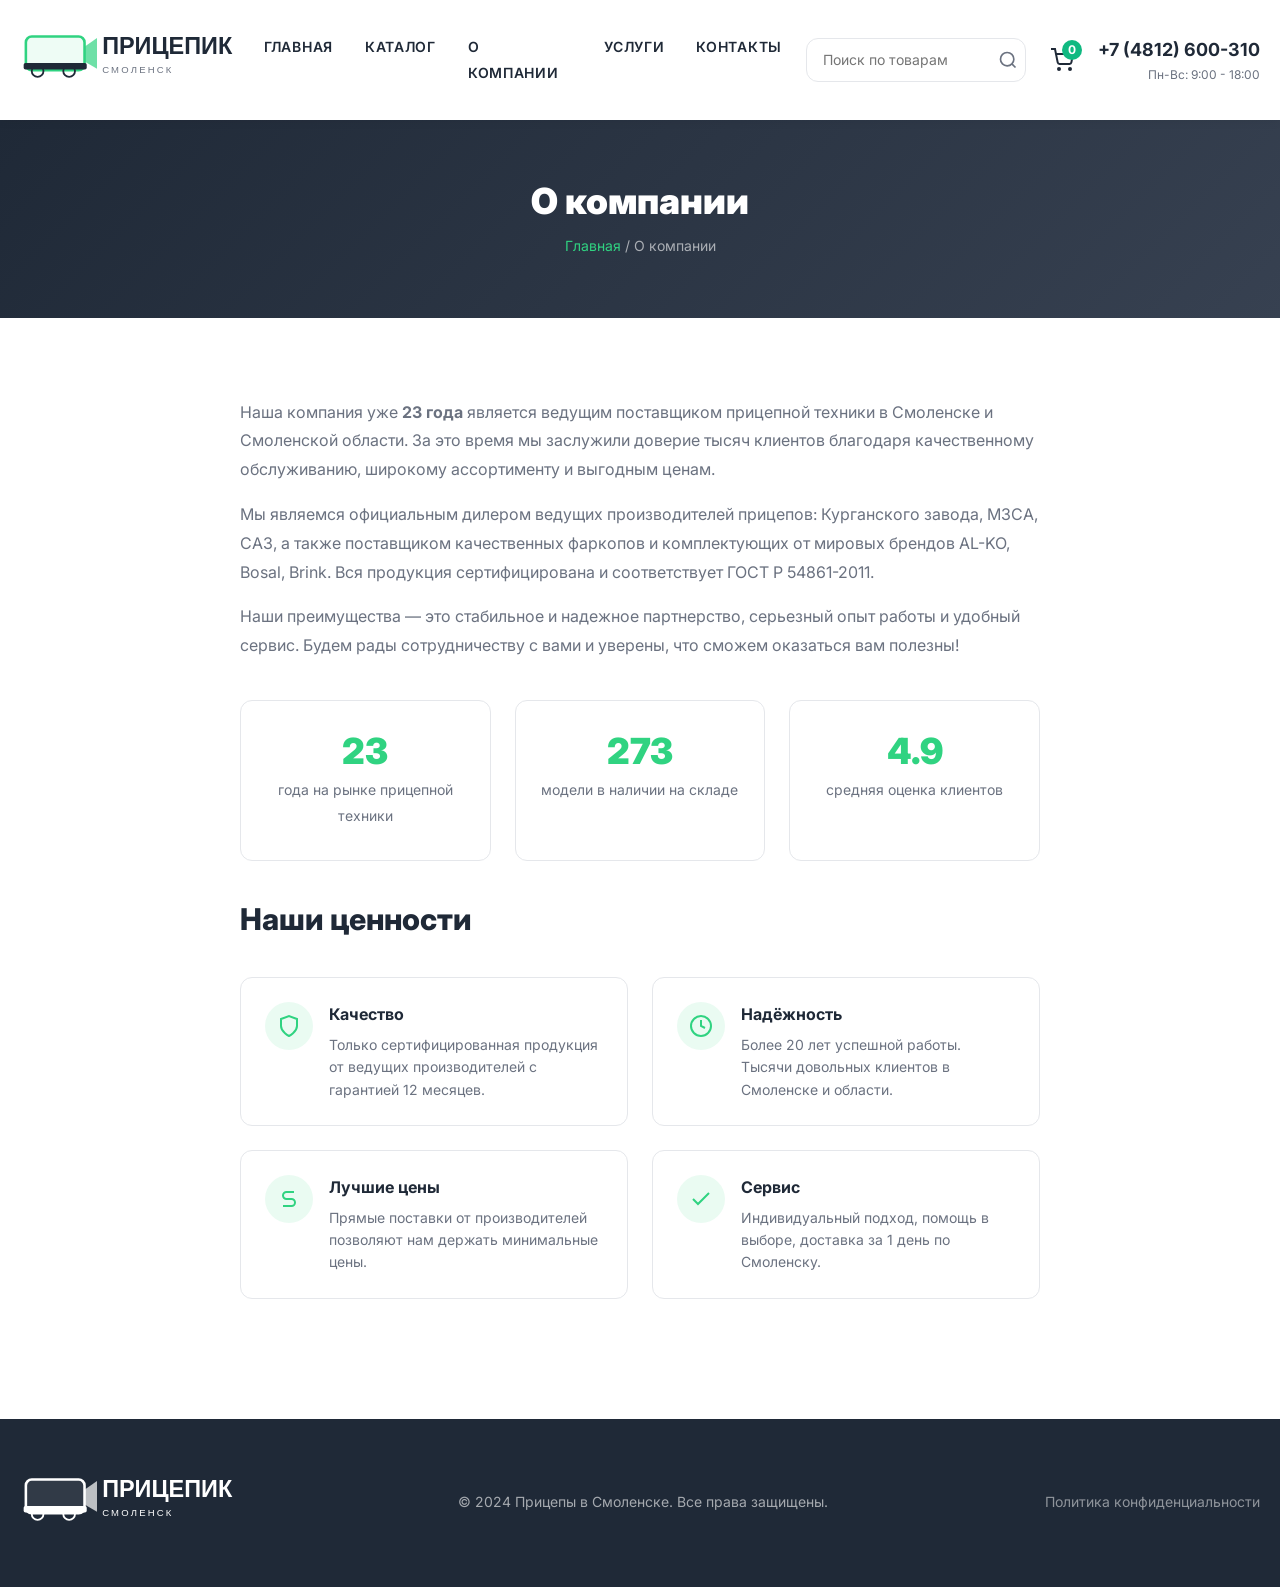
==== about.html @ a979cb17 "update" ====
<!DOCTYPE html>
<html lang="ru">
<head>
    <meta charset="UTF-8">
    <meta name="viewport" content="width=device-width, initial-scale=1.0">
    <meta name="description" content="О компании Прицепы в Смоленске. 23 года на рынке, официальный дилер, гарантия 12 месяцев.">
    <title>О компании | Прицепы в Смоленске</title>
    <link rel="preconnect" href="https://fonts.googleapis.com">
    <link rel="preconnect" href="https://fonts.gstatic.com" crossorigin>
    <link href="https://fonts.googleapis.com/css2?family=Inter:wght@400;500;600;700;800;900&display=swap" rel="stylesheet">
    <link rel="stylesheet" href="css/reset.css">
    <link rel="stylesheet" href="css/variables.css">
    <link rel="stylesheet" href="css/style.css">
    <link rel="stylesheet" href="css/pages.css">
</head>
<body>
    <header class="header" data-header>
        <div class="container header__container">
            <a href="/" class="header__logo">
                <img src="img/logo.svg" alt="Прицепы Смоленск" class="header__logo-img" width="220" height="88">
            </a>
            <nav class="header__nav">
                <ul class="header__menu">
                    <li class="header__menu-item"><a href="/" class="header__menu-link">Главная</a></li>
                    <li class="header__menu-item"><a href="catalog.html" class="header__menu-link">Каталог</a></li>
                    <li class="header__menu-item"><a href="about.html" class="header__menu-link">О компании</a></li>
                    <li class="header__menu-item"><a href="services.html" class="header__menu-link">Услуги</a></li>
                    <li class="header__menu-item"><a href="contacts.html" class="header__menu-link">Контакты</a></li>
                </ul>
            </nav>
            <div class="header__actions">
                <div class="header__search">
                    <form class="search-form" role="search" action="catalog.html">
                        <input type="search" class="search-form__input" placeholder="Поиск по товарам" aria-label="Поиск" name="q">
                        <button type="submit" class="search-form__btn" aria-label="Найти">
                            <svg width="20" height="20" viewBox="0 0 24 24" fill="none" stroke="currentColor" stroke-width="2"><circle cx="11" cy="11" r="8"></circle><path d="m21 21-4.35-4.35"></path></svg>
                        </button>
                    </form>
                </div>
                <a href="cart.html" class="header__cart" aria-label="Корзина">
                    <svg width="24" height="24" viewBox="0 0 24 24" fill="none" stroke="currentColor" stroke-width="2">
                        <circle cx="9" cy="21" r="1"></circle><circle cx="20" cy="21" r="1"></circle>
                        <path d="M1 1h4l2.68 13.39a2 2 0 0 0 2 1.61h9.72a2 2 0 0 0 2-1.61L23 6H6"></path>
                    </svg>
                    <span class="header__cart-count" data-cart-count>0</span>
                </a>
                <div class="header__contacts-block">
                    <a href="tel:+74812600310" class="header__phone">+7 (4812) 600-310</a>
                    <span class="header__work-time">Пн-Вс: 9:00 - 18:00</span>
                </div>
            </div>
            <button class="header__burger" aria-label="Открыть меню" aria-expanded="false" data-burger>
                <span></span><span></span><span></span>
            </button>
        </div>
        <div class="header__mobile-menu" data-mobile-menu>
            <nav class="header__mobile-nav">
                <ul class="header__mobile-menu-list">
                    <li><a href="/" class="header__mobile-menu-link">Главная</a></li>
                    <li><a href="catalog.html" class="header__mobile-menu-link">Каталог</a></li>
                    <li><a href="about.html" class="header__mobile-menu-link">О компании</a></li>
                    <li><a href="services.html" class="header__mobile-menu-link">Услуги</a></li>
                    <li><a href="contacts.html" class="header__mobile-menu-link">Контакты</a></li>
                </ul>
                <div class="header__mobile-contacts">
                    <a href="tel:+74812600310" class="header__mobile-phone">+7 (4812) 600-310</a>
                    <span class="header__mobile-work-time">Пн-Вс: 9:00 - 18:00</span>
                </div>
            </nav>
        </div>
    </header>

    <main>
        <section class="page-header">
            <div class="container">
                <h1 class="page-header__title">О компании</h1>
                <p class="page-header__breadcrumb"><a href="/">Главная</a> / О компании</p>
            </div>
        </section>

        <section class="section-padding">
            <div class="container">
                <div class="about-page__content">
                    <p class="about-page__text">Наша компания уже <strong>23 года</strong> является ведущим поставщиком прицепной техники в Смоленске и Смоленской области. За это время мы заслужили доверие тысяч клиентов благодаря качественному обслуживанию, широкому ассортименту и выгодным ценам.</p>
                    <p class="about-page__text">Мы являемся официальным дилером ведущих производителей прицепов: Курганского завода, МЗСА, САЗ, а также поставщиком качественных фаркопов и комплектующих от мировых брендов AL-KO, Bosal, Brink. Вся продукция сертифицирована и соответствует ГОСТ Р 54861-2011.</p>
                    <p class="about-page__text">Наши преимущества — это стабильное и надежное партнерство, серьезный опыт работы и удобный сервис. Будем рады сотрудничеству с вами и уверены, что сможем оказаться вам полезны!</p>

                    <div class="about-page__stats">
                        <div class="about-page__stat">
                            <span class="about-page__stat-number">23</span>
                            <span class="about-page__stat-text">года на рынке прицепной техники</span>
                        </div>
                        <div class="about-page__stat">
                            <span class="about-page__stat-number">273</span>
                            <span class="about-page__stat-text">модели в наличии на складе</span>
                        </div>
                        <div class="about-page__stat">
                            <span class="about-page__stat-number">4.9</span>
                            <span class="about-page__stat-text">средняя оценка клиентов</span>
                        </div>
                    </div>

                    <h2 class="section-title section-title--left">Наши ценности</h2>
                    <div class="about-page__features">
                        <div class="about-page__feature">
                            <div class="about-page__feature-icon">
                                <svg width="24" height="24" viewBox="0 0 24 24" fill="none" stroke="currentColor" stroke-width="2"><path d="M12 22s8-4 8-10V5l-8-3-8 3v7c0 6 8 10 8 10z"/></svg>
                            </div>
                            <div>
                                <h3 class="about-page__feature-title">Качество</h3>
                                <p class="about-page__feature-text">Только сертифицированная продукция от ведущих производителей с гарантией 12 месяцев.</p>
                            </div>
                        </div>
                        <div class="about-page__feature">
                            <div class="about-page__feature-icon">
                                <svg width="24" height="24" viewBox="0 0 24 24" fill="none" stroke="currentColor" stroke-width="2"><circle cx="12" cy="12" r="10"/><polyline points="12 6 12 12 16 14"/></svg>
                            </div>
                            <div>
                                <h3 class="about-page__feature-title">Надёжность</h3>
                                <p class="about-page__feature-text">Более 20 лет успешной работы. Тысячи довольных клиентов в Смоленске и области.</p>
                            </div>
                        </div>
                        <div class="about-page__feature">
                            <div class="about-page__feature-icon">
                                <svg width="24" height="24" viewBox="0 0 24 24" fill="none" stroke="currentColor" stroke-width="2"><path d="M17 5H9.5a3.5 3.5 0 0 0 0 7h5a3.5 3.5 0 0 1 0 7H6"/></svg>
                            </div>
                            <div>
                                <h3 class="about-page__feature-title">Лучшие цены</h3>
                                <p class="about-page__feature-text">Прямые поставки от производителей позволяют нам держать минимальные цены.</p>
                            </div>
                        </div>
                        <div class="about-page__feature">
                            <div class="about-page__feature-icon">
                                <svg width="24" height="24" viewBox="0 0 24 24" fill="none" stroke="currentColor" stroke-width="2"><polyline points="20 6 9 17 4 12"/></svg>
                            </div>
                            <div>
                                <h3 class="about-page__feature-title">Сервис</h3>
                                <p class="about-page__feature-text">Индивидуальный подход, помощь в выборе, доставка за 1 день по Смоленску.</p>
                            </div>
                        </div>
                    </div>
                </div>
            </div>
        </section>
    </main>

    <footer class="footer">
        <div class="container footer__container">
            <div class="footer__bar">
                <img src="img/logo.svg" alt="Прицепы Смоленск" class="footer__logo" width="220" height="88">
                <p class="footer__copyright">&copy; 2024 Прицепы в Смоленске. Все права защищены.</p>
                <a href="privacy.html" class="footer__privacy">Политика конфиденциальности</a>
            </div>
        </div>
    </footer>

    <script src="js/main.js"></script>
</body>
</html>
---- css/variables.css ----
:root {
    /* Colors */
    --color-primary: #30d381;
    --color-primary-dark: #17ca26;
    --color-secondary: #10B981;
    --color-blue: #18ac44;
    --color-text-main: #1F2937;
    --color-text-muted: #6B7280;
    --color-bg-light: #F9FAFB;
    --color-white: #FFFFFF;
    --color-border: #E5E7EB;

    /* Typography */
    --font-family: 'Inter', -apple-system, BlinkMacSystemFont, 'Segoe UI', Roboto, sans-serif;
    --font-size-xs: 0.75rem;
    --font-size-sm: 0.875rem;
    --font-size-base: 1rem;
    --font-size-lg: 1.125rem;
    --font-size-xl: 1.25rem;
    --font-size-2xl: 1.5rem;
    --font-size-3xl: 1.875rem;
    --font-size-4xl: 2.25rem;

    /* Spacing */
    --container-width: 1280px;
    --section-padding: 80px;

    /* Border radius */
    --radius-sm: 8px;
    --radius-md: 12px;
    --radius-lg: 16px;

    /* Transitions */
    --transition: all 0.3s ease;

    /* Shadows */
    --shadow-sm: 0 1px 2px 0 rgba(0, 0, 0, 0.05);
    --shadow-md: 0 4px 6px -1px rgba(0, 0, 0, 0.1);
    --shadow-lg: 0 10px 15px -3px rgba(0, 0, 0, 0.1);
}
---- css/style.css ----
/* ============================================
   BASE STYLES
   ============================================ */
body {
    font-family: var(--font-family);
    font-size: var(--font-size-base);
    color: var(--color-text-main);
    line-height: 1.6;
    overflow-x: hidden;
}

.container {
    max-width: var(--container-width);
    margin: 0 auto;
    padding: 0 20px;
}

.section-padding {
    padding: var(--section-padding) 0;
}

.bg-light {
    background-color: var(--color-bg-light);
}

.text-accent {
    color: var(--color-secondary);
}

/* ============================================
   BUTTONS
   ============================================ */
.btn {
    display: inline-flex;
    align-items: center;
    justify-content: center;
    gap: 8px;
    padding: 14px 32px;
    border-radius: var(--radius-md);
    font-weight: 600;
    text-decoration: none;
    cursor: pointer;
    border: 2px solid transparent;
    transition: var(--transition);
    font-size: var(--font-size-base);
    font-family: inherit;
    white-space: nowrap;
}

.btn--primary {
    background-color: var(--color-primary);
    color: var(--color-white);
    border-color: var(--color-primary);
}

.btn--primary:hover {
    background-color: var(--color-primary-dark);
    border-color: var(--color-primary-dark);
    transform: translateY(-2px);
    box-shadow: 0 10px 20px rgba(37, 99, 235, 0.3);
}

.btn--outline {
    background-color: transparent;
    border-color: var(--color-primary);
    color: var(--color-primary);
}

.btn--outline:hover {
    background-color: var(--color-primary);
    color: var(--color-white);
    transform: translateY(-2px);
}

.btn--large {
    padding: 18px 40px;
    font-size: var(--font-size-lg);
}

.btn--full {
    width: 100%;
}

.btn--icon {
    padding: 12px;
    background: var(--color-bg-light);
    border: 1px solid var(--color-border);
    border-radius: var(--radius-md);
    cursor: pointer;
    color: var(--color-text-main);
    transition: var(--transition);
    flex-shrink: 0;
}

.btn--icon:hover {
    background: var(--color-primary);
    color: var(--color-white);
    border-color: var(--color-primary);
}

/* ============================================
   SECTION HEADERS
   ============================================ */
.section-header {
    margin-bottom: 48px;
}

.section-header--center {
    text-align: center;
}

.section-descr {
    font-size: var(--font-size-sm);
    color: var(--color-primary);
    text-transform: uppercase;
    letter-spacing: 0.1em;
    font-weight: 700;
    margin-bottom: 12px;
}

.section-descr--uppercase {
    text-transform: uppercase;
    font-weight: 700;
}

.section-title {
    font-size: var(--font-size-3xl);
    font-weight: 800;
    color: var(--color-text-main);
    margin-bottom: 16px;
    line-height: 1.2;
}

.section-title--left {
    text-align: left;
}

.section-descr-title {
    font-size: var(--font-size-lg);
    color: var(--color-text-muted);
    max-width: 800px;
    margin: 0 auto;
    line-height: 1.7;
}

/* ============================================
   HEADER
   ============================================ */
.header {
    background: var(--color-white);
    box-shadow: 0 2px 10px rgba(0, 0, 0, 0.05);
    position: sticky;
    top: 0;
    z-index: 1000;
    transition: var(--transition);
}

.header__container {
    display: flex;
    align-items: center;
    justify-content: space-between;
    padding: 16px 20px;
    gap: 24px;
    max-width: calc(var(--container-width) + 100px);
}

.header__nav {
    flex: 1;
    display: flex;
    justify-content: center;
}

.header__menu {
    display: flex;
    list-style: none;
    gap: 32px;
    margin: 0;
    padding: 0;
}

.header__menu-link {
    text-decoration: none;
    color: var(--color-text-main);
    font-weight: 600;
    transition: var(--transition);
    position: relative;
    font-size: var(--font-size-sm);
    text-transform: uppercase;
    letter-spacing: 0.05em;
}

.header__menu-link:hover {
    color: var(--color-primary);
}

.header__menu-link::after {
    content: '';
    position: absolute;
    bottom: -4px;
    left: 0;
    width: 0;
    height: 2px;
    background: var(--color-primary);
    transition: width 0.3s;
}

.header__menu-link:hover::after {
    width: 100%;
}

.header__actions {
    display: flex;
    align-items: center;
    gap: 24px;
}

.header__search {
    position: relative;
}

.search-form {
    display: flex;
    align-items: center;
}

.search-form__input {
    padding: 10px 40px 10px 16px;
    border: 1px solid var(--color-border);
    border-radius: var(--radius-md);
    font-size: var(--font-size-sm);
    width: 220px;
    transition: var(--transition);
}

.search-form__input:focus {
    outline: none;
    border-color: var(--color-primary);
}

.search-form__btn {
    position: absolute;
    right: 4px;
    top: 50%;
    transform: translateY(-50%);
    background: none;
    border: none;
    cursor: pointer;
    color: var(--color-text-muted);
    padding: 4px;
    transition: var(--transition);
}

.search-form__btn:hover {
    color: var(--color-primary);
}

.header__cart {
    position: relative;
    color: var(--color-text-main);
    transition: var(--transition);
}

.header__cart:hover {
    color: var(--color-primary);
}

.header__cart-count {
    position: absolute;
    top: -8px;
    right: -8px;
    background: var(--color-secondary);
    color: white;
    font-size: var(--font-size-xs);
    font-weight: 700;
    width: 20px;
    height: 20px;
    border-radius: 50%;
    display: flex;
    align-items: center;
    justify-content: center;
}

.header__contacts-block {
    display: flex;
    flex-direction: column;
    align-items: flex-end;
}

.header__phone {
    font-size: var(--font-size-lg);
    font-weight: 700;
    color: var(--color-text-main);
    text-decoration: none;
    transition: var(--transition);
    white-space: nowrap;
}

.header__phone:hover {
    color: var(--color-primary);
}

.header__work-time {
    font-size: var(--font-size-xs);
    color: var(--color-text-muted);
}

.header__burger {
    display: none;
    flex-direction: column;
    gap: 5px;
    background: none;
    border: none;
    cursor: pointer;
    padding: 4px;
}

.header__burger span {
    display: block;
    width: 25px;
    height: 3px;
    background: var(--color-text-main);
    transition: var(--transition);
    border-radius: 3px;
}

/* Mobile Menu */
.header__mobile-menu {
    display: none;
    background: var(--color-white);
    border-top: 1px solid var(--color-border);
    padding: 20px;
}

.header__mobile-menu.is-active {
    display: block;
}

.header__mobile-menu-list {
    list-style: none;
    margin: 0 0 20px 0;
    padding: 0;
    display: flex;
    flex-direction: column;
    gap: 16px;
}

.header__mobile-menu-link {
    text-decoration: none;
    color: var(--color-text-main);
    font-weight: 600;
    font-size: var(--font-size-lg);
}

.header__mobile-contacts {
    padding-top: 20px;
    border-top: 1px solid var(--color-border);
}

.header__mobile-phone {
    display: block;
    font-size: var(--font-size-xl);
    font-weight: 700;
    color: var(--color-primary);
    margin-bottom: 8px;
}

.header__mobile-work-time {
    font-size: var(--font-size-sm);
    color: var(--color-text-muted);
}

/* ============================================
   HERO SECTION
   ============================================ */
.hero {
    padding: 60px 0;
    background: linear-gradient(135deg, #f5f7fa 0%, #c3cfe2 100%);
    position: relative;
    overflow: hidden;
}

.hero__container {
    display: grid;
    grid-template-columns: 1.2fr 1fr;
    gap: 60px;
    align-items: center;
}

.hero__badge {
    display: inline-flex;
    align-items: center;
    gap: 8px;
    background: var(--color-white);
    padding: 8px 16px;
    border-radius: 50px;
    font-size: var(--font-size-sm);
    font-weight: 600;
    color: var(--color-primary);
    margin-bottom: 24px;
    box-shadow: var(--shadow-md);
}

.hero__badge-icon {
    font-size: 20px;
}

.hero__title {
    font-size: clamp(2rem, 4vw, 3.5rem);
    font-weight: 900;
    line-height: 1.1;
    margin-bottom: 24px;
    color: var(--color-text-main);
}

.hero__subtitle {
    font-size: var(--font-size-lg);
    color: var(--color-text-muted);
    margin-bottom: 40px;
    line-height: 1.6;
}

.hero__stats {
    display: flex;
    gap: 32px;
    margin-bottom: 40px;
}

.hero__stat-item {
    flex: 1;
    background: var(--color-white);
    padding: 20px;
    border-radius: var(--radius-md);
    box-shadow: var(--shadow-sm);
}

.hero__stat-number {
    display: block;
    font-size: var(--font-size-3xl);
    font-weight: 900;
    color: var(--color-primary);
    line-height: 1;
    margin-bottom: 8px;
}

.hero__stat-text {
    font-size: var(--font-size-sm);
    color: var(--color-text-muted);
    line-height: 1.4;
}

.hero__cta-group {
    display: flex;
    gap: 16px;
    margin-bottom: 32px;
    flex-wrap: wrap;
}

.hero__trust-signals {
    display: flex;
    gap: 24px;
    flex-wrap: wrap;
}

.hero__trust-item {
    display: flex;
    align-items: center;
    gap: 8px;
    font-size: var(--font-size-sm);
    color: var(--color-text-muted);
    font-weight: 500;
}

.hero__trust-item svg {
    color: var(--color-secondary);
    flex-shrink: 0;
}

.hero__image-wrapper {
    position: relative;
    border-radius: 24px;
    padding: 16px;
    background: rgba(255, 255, 255, 0.1);
    backdrop-filter: blur(16px);
    -webkit-backdrop-filter: blur(16px);
    border: 1px solid rgba(255, 255, 255, 0.2);
    box-shadow: 0 8px 32px rgba(0, 0, 0, 0.08);
}

.hero__image {
    width: 100%;
    height: auto;
    display: block;
    border-radius: 16px;
}

.hero__image-badge {
    position: absolute;
    bottom: 24px;
    left: 24px;
    background: var(--color-white);
    padding: 16px 24px;
    border-radius: var(--radius-md);
    box-shadow: var(--shadow-lg);
}

.hero__image-badge-number {
    display: block;
    font-size: var(--font-size-3xl);
    font-weight: 900;
    color: var(--color-primary);
    line-height: 1;
}

.hero__image-badge-text {
    font-size: var(--font-size-sm);
    color: var(--color-text-muted);
}

/* ============================================
   CATEGORIES
   ============================================ */
.categories-grid {
    display: grid;
    grid-template-columns: repeat(3, 1fr);
    gap: 24px;
}

.category-card {
    background: var(--color-white);
    border-radius: var(--radius-md);
    overflow: hidden;
    text-decoration: none;
    transition: var(--transition);
    border: 1px solid var(--color-border);
    display: flex;
    flex-direction: column;
    position: relative;
}

.category-card:hover {
    transform: translateY(-4px);
    box-shadow: var(--shadow-lg);
    border-color: var(--color-primary);
}

.category-card--wide {
    grid-column: span 3;
}

.category-card__image-wrapper {
    height: 200px;
    overflow: hidden;
    background: var(--color-bg-light);
    position: relative;
}

.category-card__image {
    width: 100%;
    height: 100%;
    object-fit: cover;
    transition: transform 0.5s;
}

.category-card:hover .category-card__image {
    transform: scale(1.05);
}

.category-card__badge {
    position: absolute;
    top: 12px;
    left: 12px;
    padding: 6px 12px;
    border-radius: 20px;
    font-size: var(--font-size-xs);
    font-weight: 700;
    text-transform: uppercase;
    z-index: 2;
}

.category-card__badge--popular {
    background: var(--color-secondary);
    color: white;
}

.category-card__content {
    padding: 24px;
    text-align: center;
    flex: 1;
    display: flex;
    flex-direction: column;
    justify-content: center;
}

.category-card__title {
    font-size: var(--font-size-base);
    font-weight: 700;
    color: var(--color-text-main);
    margin: 0 0 8px 0;
    text-transform: uppercase;
    letter-spacing: 0.05em;
}

.category-card__count {
    font-size: var(--font-size-sm);
    color: var(--color-text-muted);
    display: block;
    margin-bottom: 8px;
}

.category-card__price-from {
    font-size: var(--font-size-lg);
    font-weight: 700;
    color: var(--color-primary);
}

.catalog__cta {
    text-align: center;
    margin-top: 48px;
}

/* ============================================
   POPULAR PRODUCTS
   ============================================ */
.products-grid {
    display: grid;
    grid-template-columns: repeat(auto-fill, minmax(350px, 1fr));
    gap: 32px;
}

.product-card {
    background: var(--color-white);
    border-radius: var(--radius-lg);
    border: 1px solid var(--color-border);
    overflow: hidden;
    transition: var(--transition);
    position: relative;
    height: 100%;
    display: flex;
    flex-direction: column;
}

.product-card:hover {
    box-shadow: var(--shadow-lg);
    transform: translateY(-4px);
}

.product-card__badges {
    position: absolute;
    top: 16px;
    left: 16px;
    z-index: 2;
    display: flex;
    flex-direction: column;
    gap: 8px;
}

.product-card__badge {
    padding: 6px 12px;
    border-radius: 20px;
    font-size: var(--font-size-xs);
    font-weight: 700;
    text-transform: uppercase;
}

.product-card__badge--hit {
    background: var(--color-secondary);
    color: white;
}

.product-card__badge--new {
    background: var(--color-primary);
    color: white;
}

.product-card__badge--sale {
    background: #EF4444;
    color: white;
}

.product-card__badge--stock {
    background: var(--color-white);
    color: var(--color-secondary);
    border: 1px solid var(--color-secondary);
}

.product-card__image-wrapper {
    height: 260px;
    background: var(--color-bg-light);
    overflow: hidden;
    display: flex;
    align-items: center;
    justify-content: center;
}

.product-card__image {
    max-width: 100%;
    max-height: 100%;
    object-fit: contain;
    transition: transform 0.5s;
}

.product-card:hover .product-card__image {
    transform: scale(1.05);
}

.product-card__body {
    padding: 24px;
    display: flex;
    flex-direction: column;
    flex: 1;
}

.product-card__category {
    font-size: var(--font-size-xs);
    text-transform: uppercase;
    letter-spacing: 0.05em;
    color: var(--color-text-muted);
    font-weight: 600;
    display: block;
    margin-bottom: 8px;
}

.product-card__title {
    font-size: var(--font-size-xl);
    font-weight: 700;
    color: var(--color-text-main);
    margin: 0 0 16px 0;
    line-height: 1.3;
}

.product-card__specs {
    list-style: none;
    padding: 0;
    margin: 0 0 24px 0;
}

.product-card__spec {
    display: flex;
    align-items: center;
    gap: 8px;
    font-size: var(--font-size-sm);
    color: var(--color-text-muted);
    margin-bottom: 8px;
}

.product-card__spec svg {
    color: var(--color-secondary);
    flex-shrink: 0;
}

.product-card__footer {
    border-top: 1px solid var(--color-border);
    padding-top: 20px;
    margin-top: auto;
}

.product-card__price-block {
    display: flex;
    align-items: baseline;
    gap: 12px;
    margin-bottom: 16px;
}

.product-card__price {
    font-size: var(--font-size-2xl);
    font-weight: 800;
    color: var(--color-text-main);
}

.product-card__old-price {
    font-size: var(--font-size-base);
    color: var(--color-text-muted);
    text-decoration: line-through;
}

.product-card__actions {
    display: flex;
    gap: 10px;
}

.popular__cta {
    text-align: center;
    margin-top: 48px;
}

/* ============================================
   ADVANTAGES
   ============================================ */
.advantages-grid {
    display: grid;
    grid-template-columns: repeat(4, 1fr);
    gap: 24px;
}

.advantage-card {
    background: var(--color-white);
    border-radius: var(--radius-md);
    padding: 32px 24px;
    border: 1px solid var(--color-border);
    transition: var(--transition);
    position: relative;
    overflow: hidden;
}

.advantage-card:hover {
    box-shadow: var(--shadow-lg);
    transform: translateY(-4px);
}

.advantage-card--green {
    border-left: 4px solid var(--color-secondary);
}

.advantage-card--blue {
    background: linear-gradient(135deg, var(--color-blue) 0%, var(--color-primary) 100%);
    color: white;
    border: none;
}

.advantage-card--blue .advantage-card__title,
.advantage-card--blue .advantage-card__text {
    color: white;
}

.advantage-card--blue .advantage-card__number {
    color: rgba(255,255,255,0.9);
}

.advantage-card__icon {
    margin-bottom: 16px;
    color: var(--color-secondary);
}

.advantage-card--blue .advantage-card__icon {
    color: white;
}

.advantage-card__number {
    font-size: var(--font-size-3xl);
    font-weight: 800;
    color: var(--color-secondary);
    margin-bottom: 16px;
    line-height: 1;
}

.advantage-card__title {
    font-size: var(--font-size-lg);
    font-weight: 700;
    margin-bottom: 16px;
    color: var(--color-text-main);
    line-height: 1.3;
}

.advantage-card__text {
    font-size: var(--font-size-sm);
    color: var(--color-text-muted);
    line-height: 1.7;
}

.advantage-card__text p {
    margin: 0 0 8px 0;
}

/* ============================================
   HOW WE WORK
   ============================================ */
.steps-grid {
    display: grid;
    grid-template-columns: repeat(4, 1fr);
    gap: 24px;
    position: relative;
}

.steps-grid::before {
    content: '';
    position: absolute;
    top: 64px;
    left: 0;
    right: 0;
    height: 2px;
    background: linear-gradient(90deg, var(--color-primary) 0%, var(--color-secondary) 100%);
    z-index: 1;
}

.step-card {
    position: relative;
    z-index: 2;
    text-align: center;
    background: var(--color-white);
    padding: 24px;
    border-radius: var(--radius-md);
}

.step-card__number {
    width: 80px;
    height: 80px;
    background: linear-gradient(135deg, var(--color-primary) 0%, var(--color-secondary) 100%);
    color: white;
    font-size: var(--font-size-3xl);
    font-weight: 900;
    border-radius: 50%;
    display: flex;
    align-items: center;
    justify-content: center;
    margin: 0 auto 20px;
    border: 4px solid var(--color-white);
    box-shadow: var(--shadow-md);
}

.step-card__title {
    font-size: var(--font-size-lg);
    font-weight: 700;
    margin-bottom: 12px;
    color: var(--color-text-main);
}

.step-card__text {
    font-size: var(--font-size-sm);
    color: var(--color-text-muted);
    line-height: 1.6;
}



/* ============================================
   ABOUT SECTION
   ============================================ */
.about__container {
    display: grid;
    grid-template-columns: 1fr 1fr;
    gap: 60px;
    align-items: center;
}

.about__text {
    margin-bottom: 32px;
}

.about__text p {
    margin-bottom: 16px;
    color: var(--color-text-muted);
    line-height: 1.8;
}

.about__image-wrapper {
    border-radius: var(--radius-lg);
    overflow: hidden;
    box-shadow: var(--shadow-lg);
    max-width: 500px;
    justify-self: end;
}

.about__image {
    width: 100%;
    height: auto;
    display: block;
}

/* ============================================
   REVIEWS
   ============================================ */
.reviews-slider {
    position: relative;
    overflow: hidden;
}

.reviews__track {
    display: flex;
    gap: 24px;
    transition: transform 0.5s ease;
}

.review-card {
    flex: 0 0 calc(33.333% - 16px);
    background: var(--color-white);
    border-radius: var(--radius-md);
    padding: 32px;
    border: 1px solid var(--color-border);
    transition: var(--transition);
}

.review-card:hover {
    box-shadow: var(--shadow-lg);
}

.review-card__header {
    display: flex;
    gap: 16px;
    margin-bottom: 16px;
    align-items: center;
}

.review-card__avatar img {
    border-radius: 50%;
    object-fit: cover;
    width: 60px;
    height: 60px;
}

.review-card__meta {
    flex: 1;
}

.review-card__name {
    font-size: var(--font-size-base);
    font-weight: 700;
    margin: 0 0 4px 0;
    color: var(--color-text-main);
}

.review-card__rating {
    color: #FBBF24;
    font-size: var(--font-size-sm);
    margin-bottom: 4px;
}

.review-card__date {
    font-size: var(--font-size-xs);
    color: var(--color-text-muted);
}

.review-card__text {
    color: var(--color-text-muted);
    line-height: 1.7;
    margin-bottom: 16px;
    font-style: italic;
}

.review-card__product {
    font-size: var(--font-size-sm);
    color: var(--color-text-muted);
    padding-top: 16px;
    border-top: 1px solid var(--color-border);
}

.reviews__controls {
    display: flex;
    justify-content: center;
    gap: 12px;
    margin-top: 32px;
}

.reviews__btn {
    width: 48px;
    height: 48px;
    border-radius: 50%;
    border: 1px solid var(--color-border);
    background: var(--color-white);
    cursor: pointer;
    display: flex;
    align-items: center;
    justify-content: center;
    transition: var(--transition);
    color: var(--color-text-main);
}

.reviews__btn:hover {
    background: var(--color-primary);
    color: white;
    border-color: var(--color-primary);
}

/* ============================================
   FAQ SECTION
   ============================================ */
.faq__list {
    max-width: 900px;
    margin: 0 auto;
}

.faq__item {
    background: var(--color-white);
    border-radius: var(--radius-md);
    margin-bottom: 16px;
    border: 1px solid var(--color-border);
    overflow: hidden;
}

.faq__question {
    width: 100%;
    padding: 24px;
    display: flex;
    align-items: center;
    justify-content: space-between;
    gap: 16px;
    background: none;
    border: none;
    cursor: pointer;
    text-align: left;
    font-size: var(--font-size-lg);
    font-weight: 600;
    color: var(--color-text-main);
    transition: var(--transition);
}

.faq__question:hover {
    background: var(--color-bg-light);
}

.faq__question[aria-expanded="true"] {
    background: var(--color-bg-light);
    color: var(--color-primary);
}

.faq__icon {
    flex-shrink: 0;
    transition: transform 0.3s;
}

.faq__question[aria-expanded="true"] .faq__icon {
    transform: rotate(180deg);
}

.faq__answer {
    max-height: 0;
    overflow: hidden;
    transition: max-height 0.4s cubic-bezier(0.4, 0, 0.2, 1), opacity 0.3s ease, padding 0.3s ease;
    opacity: 0;
    padding-top: 0;
    padding-bottom: 0;
}

.faq__answer-inner {
    padding: 0 24px 24px;
    color: var(--color-text-muted);
    line-height: 1.7;
}

.faq__item.is-active .faq__answer {
    opacity: 1;
    padding-top: 24px;
    padding-bottom: 24px;
}

/* ============================================
   FOOTER
   ============================================ */
.footer {
    background: var(--color-text-main);
    color: var(--color-white);
    padding: 40px 0;
}

.footer__bar {
    display: flex;
    align-items: center;
    justify-content: space-between;
    gap: 24px;
}

.footer__logo {
    display: block;
    filter: brightness(0) invert(1);
}

.footer__copyright {
    font-size: var(--font-size-sm);
    color: rgba(255,255,255,0.6);
}

.footer__privacy {
    font-size: var(--font-size-sm);
    color: rgba(255,255,255,0.5);
    text-decoration: none;
    transition: var(--transition);
    white-space: nowrap;
}

.footer__privacy:hover {
    color: var(--color-primary);
}

/* ============================================
   STICKY MOBILE CTA
   ============================================ */
.sticky-cta {
    display: none;
    position: fixed;
    bottom: 0;
    left: 0;
    right: 0;
    background: var(--color-white);
    padding: 12px 20px;
    box-shadow: 0 -4px 20px rgba(0,0,0,0.1);
    z-index: 999;
    gap: 12px;
}

.sticky-cta__phone {
    flex: 1;
    display: flex;
    align-items: center;
    justify-content: center;
    gap: 8px;
    padding: 14px 24px;
    background: var(--color-bg-light);
    border: 2px solid var(--color-border);
    border-radius: var(--radius-md);
    color: var(--color-text-main);
    font-weight: 600;
    text-decoration: none;
    transition: var(--transition);
}

.sticky-cta__phone:hover {
    border-color: var(--color-primary);
    color: var(--color-primary);
}

.sticky-cta__btn {
    flex: 1.5;
    padding: 14px 24px;
    background: var(--color-primary);
    color: white;
    border: none;
    border-radius: var(--radius-md);
    font-weight: 600;
    text-decoration: none;
    text-align: center;
    transition: var(--transition);
}

.sticky-cta__btn:hover {
    background: var(--color-primary-dark);
}

/* ============================================
   MODALS
   ============================================ */
.modal {
    position: fixed;
    top: 0;
    left: 0;
    width: 100%;
    height: 100%;
    z-index: 2000;
    display: flex;
    align-items: center;
    justify-content: center;
    opacity: 0;
    visibility: hidden;
    transition: var(--transition);
}

.modal.is-active {
    opacity: 1;
    visibility: visible;
}

.modal__overlay {
    position: absolute;
    top: 0;
    left: 0;
    width: 100%;
    height: 100%;
    background: rgba(0,0,0,0.7);
    backdrop-filter: blur(4px);
}

.modal__content {
    position: relative;
    background: var(--color-white);
    padding: 40px;
    border-radius: var(--radius-lg);
    width: 100%;
    max-width: 500px;
    z-index: 2001;
    transform: translateY(20px);
    transition: var(--transition);
    max-height: 90vh;
    overflow-y: auto;
}

.modal__content--large {
    max-width: 700px;
}

.modal.is-active .modal__content {
    transform: translateY(0);
}

.modal__close {
    position: absolute;
    top: 16px;
    right: 16px;
    background: none;
    border: none;
    font-size: 32px;
    cursor: pointer;
    color: var(--color-text-muted);
    transition: var(--transition);
    width: 40px;
    height: 40px;
    display: flex;
    align-items: center;
    justify-content: center;
    border-radius: 50%;
}

.modal__close:hover {
    background: var(--color-bg-light);
    color: var(--color-text-main);
}

.modal__title {
    font-size: var(--font-size-2xl);
    font-weight: 800;
    margin-bottom: 12px;
    color: var(--color-text-main);
}

.modal__subtitle {
    font-size: var(--font-size-base);
    color: var(--color-text-muted);
    margin-bottom: 24px;
}

.modal__form .form-group {
    margin-bottom: 20px;
}

.form-input {
    width: 100%;
    padding: 14px 16px;
    border: 1px solid var(--color-border);
    border-radius: var(--radius-md);
    font-size: var(--font-size-base);
    transition: var(--transition);
    font-family: inherit;
}

.form-input:focus {
    outline: none;
    border-color: var(--color-primary);
    box-shadow: 0 0 0 3px rgba(37, 99, 235, 0.1);
}

.form-privacy {
    font-size: var(--font-size-xs);
    color: var(--color-text-muted);
    text-align: center;
    margin-top: 16px;
    line-height: 1.5;
}

.form-privacy__link {
    color: var(--color-primary);
    text-decoration: underline;
    text-underline-offset: 2px;
}

.form-privacy__link:hover {
    opacity: 0.8;
}



/* ============================================
   RESPONSIVE
   ============================================ */

/* 1240px — умеренное сжатие header */
@media (max-width: 1240px) {
    .header__container {
        gap: 16px;
    }

    .header__menu {
        gap: 20px;
    }

    .search-form__input {
        width: 180px;
    }
}

/* 1100px — дальнейшее сжатие */
@media (max-width: 1100px) {
    .header__container {
        gap: 12px;
    }

    .header__menu {
        gap: 12px;
    }

    .header__menu-link {
        font-size: 0.75rem;
    }

    .search-form__input {
        width: 150px;
    }

    .header__phone {
        font-size: var(--font-size-base);
    }
}

/* 1000px — ещё сжатие */
@media (max-width: 1000px) {
    .header__menu {
        gap: 8px;
    }

    .search-form__input {
        width: 130px;
    }

    .header__work-time {
        display: none;
    }
}

/* 900px — burger mode: nav в бургер, поиск+корзина+телефон остаются */
@media (max-width: 900px) {
    .header__nav {
        display: none;
    }

    .header__burger {
        display: flex;
    }

    .header__container {
        gap: 10px;
    }

    .search-form__input {
        width: 160px;
    }
}

@media (max-width: 1024px) {
    .hero__container,
    .about__container {
        grid-template-columns: 1fr;
    }

    .categories-grid {
        grid-template-columns: repeat(2, 1fr);
    }
    
    .category-card--wide {
        grid-column: span 2;
    }
    
    .advantages-grid {
        grid-template-columns: repeat(2, 1fr);
    }
    
    .steps-grid {
        grid-template-columns: repeat(2, 1fr);
    }
    
    .steps-grid::before {
        display: none;
    }
    
    .review-card {
        flex: 0 0 calc(50% - 12px);
    }
    
    .products-grid {
        grid-template-columns: repeat(2, 1fr);
    }
    
    .footer__bar {
        flex-direction: column;
        text-align: center;
        gap: 12px;
    }
}

@media (max-width: 768px) {
    .header__contacts-block {
        display: none;
    }

    .hero {
        padding: 40px 0;
    }
    
    .hero__stats {
        flex-direction: column;
        gap: 16px;
    }
    
    .hero__cta-group {
        flex-direction: column;
    }
    
    .hero__trust-signals {
        flex-direction: column;
        gap: 12px;
    }
    
    .categories-grid {
        grid-template-columns: 1fr;
    }
    
    .category-card--wide {
        grid-column: span 1;
    }
    
    .advantages-grid {
        grid-template-columns: 1fr;
    }
    
    .steps-grid {
        grid-template-columns: 1fr;
    }
    
    .review-card {
        flex: 0 0 100%;
    }
    
    .products-grid {
        grid-template-columns: 1fr;
    }
    
    .section-title {
        font-size: var(--font-size-2xl);
    }
    
    .section-padding {
        padding: 60px 0;
    }
    
    .sticky-cta {
        display: flex;
    }
    
    body {
        padding-bottom: 80px;
    }
}

@media (max-width: 480px) {
    .container {
        padding: 0 12px;
    }

    .header__container {
        padding: 12px;
    }

    .header__logo-img {
        max-width: 140px;
        height: auto;
    }

    .search-form__input {
        width: 120px;
    }

    .section-title {
        font-size: 1.3rem;
    }

    .section-padding {
        padding: 48px 0;
    }

    .section-header {
        margin-bottom: 32px;
    }

    .hero {
        padding: 32px 0;
    }

    .hero__title {
        font-size: 1.5rem;
    }

    .hero__subtitle {
        font-size: var(--font-size-sm);
        margin-bottom: 24px;
    }

    .hero__stats {
        gap: 12px;
    }

    .hero__stat-item {
        padding: 12px;
    }

    .hero__stat-number {
        font-size: var(--font-size-xl);
    }
    
    .btn--large {
        padding: 14px 20px;
        font-size: var(--font-size-sm);
    }

    .hero__image-badge {
        bottom: 12px;
        left: 12px;
        padding: 10px 16px;
    }

    .hero__image-badge-number {
        font-size: var(--font-size-2xl);
    }

    .hero__trust-signals {
        gap: 8px;
    }

    .hero__cta-group {
        gap: 10px;
    }
    
    .category-card__image-wrapper {
        height: 160px;
    }

    .category-card__content {
        padding: 16px;
    }

    .category-card__title {
        font-size: var(--font-size-sm);
    }

    .product-card__image-wrapper {
        height: 200px;
    }

    .product-card__body {
        padding: 16px;
    }

    .product-card__title {
        font-size: var(--font-size-base);
    }

    .product-card__specs {
        margin-bottom: 16px;
    }

    .product-card__price {
        font-size: var(--font-size-xl);
    }

    .advantage-card {
        padding: 24px 16px;
    }

    .step-card {
        padding: 16px;
    }

    .step-card__number {
        width: 60px;
        height: 60px;
        font-size: var(--font-size-2xl);
    }

    .about__container {
        gap: 32px;
    }

    .about__text p {
        font-size: var(--font-size-sm);
    }

    .review-card {
        padding: 20px;
    }

    .review-card__avatar img {
        width: 48px;
        height: 48px;
    }

    .faq__question {
        padding: 16px;
        font-size: var(--font-size-base);
    }

    .faq__answer-inner {
        padding: 0 16px 16px;
    }

    .footer {
        padding: 32px 0;
    }

    .map-section__card {
        padding: 28px 20px;
    }

    .map-section__title {
        font-size: var(--font-size-2xl);
    }

    .map-section__address {
        gap: 12px;
    }

    .map-section__address-icon {
        width: 36px;
        height: 36px;
    }

    .modal__content {
        padding: 20px;
        margin: 12px;
    }

    .modal__title {
        font-size: var(--font-size-xl);
    }

    .sticky-cta {
        padding: 10px 12px;
        gap: 8px;
    }

    .sticky-cta__phone,
    .sticky-cta__btn {
        padding: 12px 16px;
        font-size: var(--font-size-sm);
    }

    .products-grid {
        gap: 20px;
    }

    .categories-grid {
        gap: 16px;
    }
}

@media (max-width: 380px) {
    .container {
        padding: 0 8px;
    }

    .header__container {
        padding: 10px 8px;
        gap: 8px;
    }

    .header__logo-img {
        max-width: 110px;
    }

    .search-form__input {
        width: 100px;
        padding: 8px 36px 8px 10px;
        font-size: 0.75rem;
    }

    .header__burger span {
        width: 20px;
        height: 2px;
    }

    .section-title {
        font-size: 1.1rem;
    }

    .section-padding {
        padding: 36px 0;
    }

    .hero__title {
        font-size: 1.25rem;
    }

    .hero__stats {
        gap: 8px;
    }

    .hero__stat-number {
        font-size: var(--font-size-lg);
    }

    .category-card__image-wrapper {
        height: 140px;
    }

    .product-card__image-wrapper {
        height: 180px;
    }

    .products-grid {
        gap: 16px;
    }

    .categories-grid {
        gap: 12px;
    }

    .advantages-grid {
        gap: 12px;
    }

    .about__container {
        gap: 24px;
    }

    .steps-grid {
        gap: 16px;
    }

    .step-card__number {
        width: 50px;
        height: 50px;
        font-size: var(--font-size-xl);
        margin-bottom: 12px;
    }

    .step-card__title {
        font-size: var(--font-size-base);
    }

    .map-section {
        min-height: 400px;
    }

    .map-section .container {
        min-height: 400px;
    }

    .hero__image-badge {
        bottom: 8px;
        left: 8px;
        padding: 8px 12px;
    }

    .hero__image-badge-number {
        font-size: var(--font-size-xl);
    }

    .hero__image-badge-text {
        font-size: var(--font-size-xs);
    }

    .modal__content {
        padding: 16px;
        margin: 8px;
    }

    .footer__grid {
        gap: 16px;
    }

    body {
        padding-bottom: 70px;
    }
}

/* ============================================
   SCROLL ANIMATIONS
   ============================================ */
[data-animate] {
    opacity: 0;
    transform: translateY(40px);
    transition: opacity 0.7s ease, transform 0.7s ease;
}

[data-animate].is-visible {
    opacity: 1;
    transform: translateY(0);
}

[data-animate="fade-in"] {
    transform: translateY(0);
}

[data-animate="fade-in"].is-visible {
    opacity: 1;
}

[data-animate="slide-left"] {
    transform: translateX(-60px);
}

[data-animate="slide-left"].is-visible {
    opacity: 1;
    transform: translateX(0);
}

[data-animate="slide-right"] {
    transform: translateX(60px);
}

[data-animate="slide-right"].is-visible {
    opacity: 1;
    transform: translateX(0);
}

[data-animate="scale-in"] {
    transform: scale(0.9);
}

[data-animate="scale-in"].is-visible {
    opacity: 1;
    transform: scale(1);
}

/* Stagger children */
[data-animate-stagger] > * {
    opacity: 0;
    transform: translateY(30px);
    transition: opacity 0.6s ease, transform 0.6s ease;
}

[data-animate-stagger].is-visible > *:nth-child(1) { transition-delay: 0.05s; }
[data-animate-stagger].is-visible > *:nth-child(2) { transition-delay: 0.15s; }
[data-animate-stagger].is-visible > *:nth-child(3) { transition-delay: 0.25s; }
[data-animate-stagger].is-visible > *:nth-child(4) { transition-delay: 0.35s; }
[data-animate-stagger].is-visible > *:nth-child(5) { transition-delay: 0.45s; }
[data-animate-stagger].is-visible > *:nth-child(6) { transition-delay: 0.55s; }
[data-animate-stagger].is-visible > *:nth-child(7) { transition-delay: 0.65s; }
[data-animate-stagger].is-visible > *:nth-child(8) { transition-delay: 0.75s; }

[data-animate-stagger].is-visible > * {
    opacity: 1;
    transform: translateY(0);
}

/* ============================================
   HERO ENHANCED
   ============================================ */
.hero {
    position: relative;
    overflow: hidden;
}

.hero::before {
    content: '';
    position: absolute;
    top: -50%;
    left: -50%;
    width: 200%;
    height: 200%;
    background: radial-gradient(ellipse at 30% 50%, rgba(48, 211, 129, 0.08) 0%, transparent 50%),
                radial-gradient(ellipse at 70% 50%, rgba(16, 185, 129, 0.06) 0%, transparent 50%);
    animation: heroGlow 15s ease-in-out infinite alternate;
    pointer-events: none;
    z-index: 0;
}

@keyframes heroGlow {
    0% { transform: translate(0, 0) rotate(0deg); }
    50% { transform: translate(2%, 1%) rotate(1deg); }
    100% { transform: translate(-1%, -1%) rotate(-1deg); }
}

.hero__container {
    position: relative;
    z-index: 1;
}



/* ============================================
   BACK TO TOP
   ============================================ */
.back-to-top {
    position: fixed;
    bottom: 100px;
    right: 30px;
    width: 50px;
    height: 50px;
    border-radius: 50%;
    background: var(--color-primary);
    color: var(--color-white);
    border: none;
    cursor: pointer;
    display: flex;
    align-items: center;
    justify-content: center;
    box-shadow: var(--shadow-lg);
    z-index: 900;
    opacity: 0;
    visibility: hidden;
    transform: translateY(20px);
    transition: var(--transition);
}

.back-to-top.is-visible {
    opacity: 1;
    visibility: visible;
    transform: translateY(0);
}

.back-to-top:hover {
    background: var(--color-primary-dark);
    transform: translateY(-4px);
    box-shadow: 0 12px 24px rgba(48, 211, 129, 0.3);
}

/* ============================================
   MAP SECTION
   ============================================ */
.map-section {
    position: relative;
    overflow: hidden;
    min-height: 600px;
}

.map-section__map {
    position: absolute;
    inset: 0;
    z-index: 0;
}

.map-section__map iframe {
    width: 100%;
    height: 100%;
    border: none;
}

.map-section .container {
    position: relative;
    z-index: 1;
    display: flex;
    justify-content: flex-end;
    align-items: flex-end;
    min-height: 600px;
    pointer-events: none;
    padding-bottom: 0;
}

.map-section__card {
    pointer-events: auto;
    background: rgba(31, 41, 55, 0.92);
    backdrop-filter: blur(12px);
    -webkit-backdrop-filter: blur(12px);
    color: var(--color-white);
    padding: 24px 28px;
    border-radius: var(--radius-lg) var(--radius-lg) 0 0;
    max-width: 360px;
    width: 100%;
    border: 1px solid rgba(255, 255, 255, 0.1);
    border-bottom: none;
    box-shadow: 0 8px 32px rgba(0, 0, 0, 0.3);
}

.map-section__title {
    font-size: var(--font-size-2xl);
    font-weight: 800;
    margin-bottom: 20px;
    line-height: 1.2;
}

.map-section__addresses {
    display: flex;
    flex-direction: column;
    gap: 16px;
    margin-bottom: 20px;
}

.map-section__address {
    display: flex;
    gap: 12px;
    align-items: flex-start;
}

.map-section__address-icon {
    flex-shrink: 0;
    width: 40px;
    height: 40px;
    background: rgba(48, 211, 129, 0.15);
    border-radius: 50%;
    display: flex;
    align-items: center;
    justify-content: center;
    color: var(--color-primary);
}

.map-section__address-text strong {
    display: block;
    margin-bottom: 2px;
    color: var(--color-white);
}

.map-section__address-text {
    color: rgba(255,255,255,0.7);
    font-size: var(--font-size-sm);
    line-height: 1.5;
}

.map-section__contacts {
    margin-top: 20px;
    padding-top: 20px;
    border-top: 1px solid rgba(255,255,255,0.1);
}

.map-section__contacts p {
    margin-bottom: 10px;
    color: rgba(255,255,255,0.7);
    font-size: var(--font-size-sm);
    line-height: 1.5;
}

.map-section__contacts strong {
    color: var(--color-white);
    display: block;
    margin-bottom: 2px;
}

.map-section__contacts a {
    color: var(--color-primary);
    text-decoration: none;
    font-weight: 700;
    transition: var(--transition);
}

.map-section__contacts a:hover {
    color: var(--color-secondary);
}

.map-section__contacts .map-section__contact-phone {
    font-size: var(--font-size-lg);
}

/* ============================================
   HERO PARALLAX
   ============================================ */
.hero__parallax-layer {
    position: relative;
    will-change: transform;
}

/* ============================================
   FORM ENHANCEMENTS
   ============================================ */
.form-input--error {
    border-color: #EF4444 !important;
    box-shadow: 0 0 0 3px rgba(239, 68, 68, 0.1) !important;
}

.form-input--success {
    border-color: var(--color-secondary) !important;
}

.form-error {
    font-size: var(--font-size-xs);
    color: #EF4444;
    margin-top: 6px;
    display: none;
}

.form-error.is-visible {
    display: block;
}

.form-success {
    text-align: center;
    padding: 40px 20px;
}

.form-success__icon {
    width: 72px;
    height: 72px;
    background: var(--color-primary);
    border-radius: 50%;
    display: flex;
    align-items: center;
    justify-content: center;
    margin: 0 auto 20px;
    color: white;
}

.form-success__title {
    font-size: var(--font-size-2xl);
    font-weight: 700;
    margin-bottom: 12px;
}

.form-success__text {
    color: var(--color-text-muted);
}

/* ============================================
   ADDITIONAL RESPONSIVE
   ============================================ */
@media (max-width: 1024px) {
    .map-section {
        min-height: 400px;
    }

    .map-section .container {
        min-height: 400px;
    }

    .back-to-top {
        right: 16px;
        bottom: 90px;
        width: 44px;
        height: 44px;
    }
}

@media (max-width: 768px) {
    .map-section__card {
        padding: 24px 20px;
        max-width: 100%;
        margin: 16px 16px 0;
    }

    .map-section__title {
        font-size: var(--font-size-2xl);
    }
}
---- css/pages.css ----
/* ============================================
   PAGE HEADER (inner pages)
   ============================================ */
.page-header {
    background: linear-gradient(135deg, var(--color-text-main) 0%, #374151 100%);
    color: var(--color-white);
    padding: 60px 0;
    text-align: center;
}

.page-header__title {
    font-size: var(--font-size-4xl);
    font-weight: 900;
    margin-bottom: 12px;
    line-height: 1.2;
}

.page-header__breadcrumb {
    font-size: var(--font-size-sm);
    color: rgba(255,255,255,0.6);
}

.page-header__breadcrumb a {
    color: var(--color-primary);
    text-decoration: none;
}

.page-header__breadcrumb a:hover {
    text-decoration: underline;
}

/* ============================================
   CATALOG LAYOUT
   ============================================ */
.catalog-layout {
    display: grid;
    grid-template-columns: 280px 1fr;
    gap: 32px;
    align-items: start;
}

/* ============================================
   FILTER SIDEBAR
   ============================================ */
.filter-sidebar {
    background: var(--color-white);
    border: 1px solid var(--color-border);
    border-radius: var(--radius-md);
    padding: 28px 24px;
    position: sticky;
    top: 100px;
}

.filter-sidebar__title {
    font-size: var(--font-size-lg);
    font-weight: 700;
    margin-bottom: 24px;
    color: var(--color-text-main);
    display: flex;
    align-items: center;
    justify-content: space-between;
}

.filter-sidebar__clear {
    font-size: var(--font-size-xs);
    color: var(--color-primary);
    background: none;
    border: none;
    cursor: pointer;
    font-weight: 600;
}

.filter-sidebar__clear:hover {
    text-decoration: underline;
}

.filter-group {
    margin-bottom: 24px;
    padding-bottom: 24px;
    border-bottom: 1px solid var(--color-border);
}

.filter-group:last-child {
    margin-bottom: 0;
    padding-bottom: 0;
    border-bottom: none;
}

.filter-group__title {
    font-size: var(--font-size-sm);
    font-weight: 700;
    text-transform: uppercase;
    letter-spacing: 0.05em;
    color: var(--color-text-main);
    margin-bottom: 16px;
}

.filter-group__list {
    list-style: none;
    padding: 0;
    margin: 0;
    display: flex;
    flex-direction: column;
    gap: 10px;
}

.filter-group__label {
    display: flex;
    align-items: center;
    gap: 10px;
    cursor: pointer;
    font-size: var(--font-size-sm);
    color: var(--color-text-muted);
    transition: var(--transition);
    user-select: none;
}

.filter-group__label:hover {
    color: var(--color-text-main);
}

.filter-group__label input[type="checkbox"] {
    appearance: none;
    -webkit-appearance: none;
    width: 18px;
    height: 18px;
    border: 2px solid var(--color-border);
    border-radius: 4px;
    cursor: pointer;
    flex-shrink: 0;
    transition: var(--transition);
    position: relative;
}

.filter-group__label input[type="checkbox"]:checked {
    background: var(--color-primary);
    border-color: var(--color-primary);
}

.filter-group__label input[type="checkbox"]:checked::after {
    content: '';
    position: absolute;
    top: 2px;
    left: 5px;
    width: 5px;
    height: 9px;
    border: solid white;
    border-width: 0 2px 2px 0;
    transform: rotate(45deg);
}

.filter-group__count {
    color: var(--color-text-muted);
    font-size: var(--font-size-xs);
    margin-left: auto;
}

.filter-price {
    display: flex;
    gap: 12px;
    align-items: center;
}

.filter-price__input {
    width: 100%;
    padding: 10px 12px;
    border: 1px solid var(--color-border);
    border-radius: var(--radius-sm);
    font-size: var(--font-size-sm);
    font-family: inherit;
    transition: var(--transition);
}

.filter-price__input:focus {
    outline: none;
    border-color: var(--color-primary);
}

.filter-price__sep {
    color: var(--color-text-muted);
    flex-shrink: 0;
}

/* ============================================
   CATALOG CONTENT
   ============================================ */
.catalog-content__header {
    display: flex;
    align-items: center;
    justify-content: space-between;
    margin-bottom: 24px;
    flex-wrap: wrap;
    gap: 12px;
}

.catalog-content__count {
    font-size: var(--font-size-sm);
    color: var(--color-text-muted);
}

.catalog-content__sort {
    display: flex;
    align-items: center;
    gap: 8px;
}

.catalog-content__sort label {
    font-size: var(--font-size-sm);
    color: var(--color-text-muted);
    white-space: nowrap;
}

.catalog-content__sort select {
    padding: 8px 12px;
    border: 1px solid var(--color-border);
    border-radius: var(--radius-sm);
    font-size: var(--font-size-sm);
    font-family: inherit;
    background: var(--color-white);
    cursor: pointer;
}

.catalog-grid {
    display: grid;
    grid-template-columns: repeat(auto-fill, minmax(280px, 1fr));
    gap: 24px;
}

.catalog-card {
    background: var(--color-white);
    border: 1px solid var(--color-border);
    border-radius: var(--radius-lg);
    overflow: hidden;
    transition: var(--transition);
    text-decoration: none;
    display: flex;
    flex-direction: column;
    position: relative;
}

.catalog-card:hover {
    box-shadow: var(--shadow-lg);
    transform: translateY(-4px);
    border-color: var(--color-primary);
}

.catalog-card__badge {
    position: absolute;
    top: 12px;
    left: 12px;
    padding: 6px 12px;
    border-radius: 20px;
    font-size: var(--font-size-xs);
    font-weight: 700;
    text-transform: uppercase;
    z-index: 2;
}

.catalog-card__badge--hit { background: var(--color-secondary); color: white; }
.catalog-card__badge--new { background: var(--color-primary); color: white; }
.catalog-card__badge--sale { background: #EF4444; color: white; }
.catalog-card__badge--stock { background: var(--color-white); color: var(--color-secondary); border: 1px solid var(--color-secondary); }

.catalog-card__image-wrapper {
    height: 220px;
    background: var(--color-bg-light);
    overflow: hidden;
    display: flex;
    align-items: center;
    justify-content: center;
}

.catalog-card__image {
    max-width: 100%;
    max-height: 100%;
    object-fit: contain;
    transition: transform 0.5s;
}

.catalog-card:hover .catalog-card__image {
    transform: scale(1.05);
}

.catalog-card__body {
    padding: 20px;
    display: flex;
    flex-direction: column;
    flex: 1;
}

.catalog-card__category {
    font-size: var(--font-size-xs);
    text-transform: uppercase;
    letter-spacing: 0.05em;
    color: var(--color-text-muted);
    font-weight: 600;
    margin-bottom: 6px;
}

.catalog-card__name {
    font-size: var(--font-size-base);
    font-weight: 700;
    color: var(--color-text-main);
    margin-bottom: 12px;
    line-height: 1.3;
    transition: var(--transition);
}

.catalog-card:hover .catalog-card__name {
    color: var(--color-primary);
}

.catalog-card__price-block {
    display: flex;
    align-items: baseline;
    gap: 10px;
    margin-bottom: 16px;
    margin-top: auto;
}

.catalog-card__price {
    font-size: var(--font-size-xl);
    font-weight: 800;
    color: var(--color-text-main);
}

.catalog-card__old-price {
    font-size: var(--font-size-sm);
    color: var(--color-text-muted);
    text-decoration: line-through;
}

.catalog-card__actions {
    display: flex;
    gap: 10px;
}

.catalog-card__actions .btn {
    flex: 1;
    padding: 10px 16px;
    font-size: var(--font-size-sm);
}

.catalog-card__actions .btn--icon {
    flex: 0;
    padding: 10px;
}

/* ============================================
   NO PRODUCTS
   ============================================ */
.catalog-empty {
    text-align: center;
    padding: 60px 20px;
    color: var(--color-text-muted);
}

.catalog-empty__title {
    font-size: var(--font-size-xl);
    font-weight: 700;
    color: var(--color-text-main);
    margin-bottom: 8px;
}

.catalog-empty__text {
    font-size: var(--font-size-sm);
    margin-bottom: 24px;
}

/* ============================================
   PRODUCT PAGE
   ============================================ */
.product-detail {
    display: grid;
    grid-template-columns: 1fr 1fr;
    gap: 48px;
    align-items: start;
}

.product-detail__gallery {
    position: relative;
    border-radius: var(--radius-lg);
    overflow: hidden;
    background: var(--color-bg-light);
}

.product-detail__image {
    width: 100%;
    height: auto;
    display: block;
}

.product-detail__info {
    display: flex;
    flex-direction: column;
    gap: 20px;
}

.product-detail__category {
    font-size: var(--font-size-xs);
    text-transform: uppercase;
    letter-spacing: 0.05em;
    color: var(--color-primary);
    font-weight: 700;
}

.product-detail__name {
    font-size: var(--font-size-3xl);
    font-weight: 800;
    color: var(--color-text-main);
    line-height: 1.2;
    margin: 0;
}

.product-detail__rating {
    display: flex;
    align-items: center;
    gap: 8px;
    color: #FBBF24;
    font-size: var(--font-size-sm);
}

.product-detail__rating span {
    color: var(--color-text-muted);
}

.product-detail__price-block {
    display: flex;
    align-items: baseline;
    gap: 16px;
    padding: 20px 0;
    border-top: 1px solid var(--color-border);
    border-bottom: 1px solid var(--color-border);
}

.product-detail__price {
    font-size: var(--font-size-4xl);
    font-weight: 900;
    color: var(--color-text-main);
}

.product-detail__old-price {
    font-size: var(--font-size-xl);
    color: var(--color-text-muted);
    text-decoration: line-through;
}

.product-detail__actions {
    display: flex;
    gap: 12px;
}

.product-detail__actions .btn {
    flex: 1;
}

.product-detail__description {
    color: var(--color-text-muted);
    line-height: 1.7;
    font-size: var(--font-size-base);
}

.product-detail__specs-title {
    font-size: var(--font-size-lg);
    font-weight: 700;
    color: var(--color-text-main);
    margin-bottom: 16px;
}

.product-detail__specs {
    list-style: none;
    padding: 0;
    margin: 0;
    display: flex;
    flex-direction: column;
    gap: 12px;
}

.product-detail__spec {
    display: flex;
    align-items: center;
    gap: 10px;
    padding: 12px 16px;
    background: var(--color-bg-light);
    border-radius: var(--radius-sm);
    font-size: var(--font-size-sm);
    color: var(--color-text-main);
}

.product-detail__spec svg {
    color: var(--color-secondary);
    flex-shrink: 0;
}

/* ============================================
   SIMILAR PRODUCTS
   ============================================ */
.similar-products {
    margin-top: 60px;
    padding-top: 40px;
    border-top: 1px solid var(--color-border);
}

.similar-products__title {
    font-size: var(--font-size-2xl);
    font-weight: 800;
    color: var(--color-text-main);
    margin-bottom: 24px;
}

.similar-grid {
    display: grid;
    grid-template-columns: repeat(auto-fill, minmax(250px, 1fr));
    gap: 24px;
}

/* ============================================
   ABOUT PAGE
   ============================================ */
.about-page__content {
    max-width: 800px;
    margin: 0 auto;
}

.about-page__text {
    font-size: var(--font-size-base);
    color: var(--color-text-muted);
    line-height: 1.8;
    margin-bottom: 16px;
}

.about-page__stats {
    display: grid;
    grid-template-columns: repeat(3, 1fr);
    gap: 24px;
    margin: 40px 0;
}

.about-page__stat {
    text-align: center;
    padding: 32px 20px;
    background: var(--color-white);
    border: 1px solid var(--color-border);
    border-radius: var(--radius-md);
}

.about-page__stat-number {
    display: block;
    font-size: var(--font-size-4xl);
    font-weight: 900;
    color: var(--color-primary);
    line-height: 1;
    margin-bottom: 8px;
}

.about-page__stat-text {
    font-size: var(--font-size-sm);
    color: var(--color-text-muted);
}

.about-page__features {
    display: grid;
    grid-template-columns: repeat(2, 1fr);
    gap: 24px;
    margin: 40px 0;
}

.about-page__feature {
    display: flex;
    gap: 16px;
    padding: 24px;
    background: var(--color-white);
    border: 1px solid var(--color-border);
    border-radius: var(--radius-md);
}

.about-page__feature-icon {
    flex-shrink: 0;
    width: 48px;
    height: 48px;
    background: rgba(48, 211, 129, 0.1);
    border-radius: 50%;
    display: flex;
    align-items: center;
    justify-content: center;
    color: var(--color-primary);
}

.about-page__feature-title {
    font-size: var(--font-size-base);
    font-weight: 700;
    color: var(--color-text-main);
    margin-bottom: 6px;
}

.about-page__feature-text {
    font-size: var(--font-size-sm);
    color: var(--color-text-muted);
    line-height: 1.6;
}

/* ============================================
   SERVICES PAGE
   ============================================ */
.services-grid {
    display: grid;
    grid-template-columns: repeat(auto-fill, minmax(350px, 1fr));
    gap: 32px;
}

.service-card {
    background: var(--color-white);
    border: 1px solid var(--color-border);
    border-radius: var(--radius-lg);
    padding: 36px 28px;
    transition: var(--transition);
    position: relative;
    overflow: hidden;
}

.service-card:hover {
    box-shadow: var(--shadow-lg);
    transform: translateY(-4px);
}

.service-card__icon {
    width: 60px;
    height: 60px;
    background: rgba(48, 211, 129, 0.1);
    border-radius: 50%;
    display: flex;
    align-items: center;
    justify-content: center;
    color: var(--color-primary);
    margin-bottom: 20px;
}

.service-card__title {
    font-size: var(--font-size-xl);
    font-weight: 700;
    color: var(--color-text-main);
    margin-bottom: 12px;
}

.service-card__text {
    font-size: var(--font-size-sm);
    color: var(--color-text-muted);
    line-height: 1.7;
    margin-bottom: 20px;
}

.service-card__price {
    font-size: var(--font-size-lg);
    font-weight: 700;
    color: var(--color-primary);
}

/* ============================================
   CONTACTS PAGE
   ============================================ */
.contacts-page__grid {
    display: grid;
    grid-template-columns: 1fr;
    justify-items: center;
}

.contacts-page__form-wrap {
    max-width: 600px;
    width: 100%;
}

.contacts-page__info {
    display: flex;
    flex-direction: column;
    gap: 32px;
}

.contacts-page__item {
    display: flex;
    gap: 20px;
    align-items: flex-start;
}

.contacts-page__item-icon {
    flex-shrink: 0;
    width: 52px;
    height: 52px;
    background: rgba(48, 211, 129, 0.1);
    border-radius: 50%;
    display: flex;
    align-items: center;
    justify-content: center;
    color: var(--color-primary);
}

.contacts-page__item-title {
    font-size: var(--font-size-base);
    font-weight: 700;
    color: var(--color-text-main);
    margin-bottom: 4px;
}

.contacts-page__item-text {
    font-size: var(--font-size-sm);
    color: var(--color-text-muted);
    line-height: 1.6;
}

.contacts-page__item-text a {
    color: var(--color-primary);
    text-decoration: none;
    font-weight: 600;
}

.contacts-page__item-text a:hover {
    text-decoration: underline;
}

.contacts-page__form {
    background: var(--color-white);
    border: 1px solid var(--color-border);
    border-radius: var(--radius-lg);
    padding: 36px;
}

.contacts-page__form-title {
    font-size: var(--font-size-xl);
    font-weight: 700;
    color: var(--color-text-main);
    margin-bottom: 8px;
}

.contacts-page__form-text {
    font-size: var(--font-size-sm);
    color: var(--color-text-muted);
    margin-bottom: 24px;
}

.contacts-page__form .form-group {
    margin-bottom: 20px;
}

/* ============================================
   RESPONSIVE
   ============================================ */
@media (max-width: 1024px) {
    .catalog-layout {
        grid-template-columns: 240px 1fr;
        gap: 24px;
    }

    .product-detail {
        gap: 32px;
    }

    .logo-concepts {
        grid-template-columns: repeat(3, 1fr);
    }
}

@media (max-width: 768px) {
    .page-header {
        padding: 40px 0;
    }

    .page-header__title {
        font-size: var(--font-size-2xl);
    }

    .catalog-layout {
        grid-template-columns: 1fr;
    }

    .filter-sidebar {
        position: static;
        display: none;
    }

    .filter-sidebar.is-active {
        display: block;
    }

    .filter-toggle {
        display: flex;
        align-items: center;
        gap: 8px;
        padding: 10px 16px;
        background: var(--color-white);
        border: 1px solid var(--color-border);
        border-radius: var(--radius-sm);
        cursor: pointer;
        font-size: var(--font-size-sm);
        font-family: inherit;
        font-weight: 600;
        color: var(--color-text-main);
    }

    .product-detail {
        grid-template-columns: 1fr;
        gap: 24px;
    }

    .product-detail__name {
        font-size: var(--font-size-2xl);
    }

    .product-detail__price {
        font-size: var(--font-size-3xl);
    }

    .about-page__stats {
        grid-template-columns: 1fr;
        gap: 16px;
    }

    .about-page__features {
        grid-template-columns: 1fr;
        gap: 16px;
    }

    .services-grid {
        grid-template-columns: 1fr;
        gap: 20px;
    }

    .contacts-page__grid {
        grid-template-columns: 1fr;
        gap: 32px;
    }

    .filter-toggle {
        display: flex;
    }
}

@media (max-width: 480px) {
    .catalog-grid {
        grid-template-columns: 1fr;
        gap: 16px;
    }

    .catalog-card__image-wrapper {
        height: 180px;
    }

    .similar-grid {
        grid-template-columns: 1fr;
    }

    .service-card {
        padding: 24px 20px;
    }

    .contacts-page__form {
        padding: 24px 16px;
    }

    .contacts-page__item-icon {
        width: 44px;
        height: 44px;
    }
}

@media (max-width: 380px) {
    .page-header {
        padding: 32px 0;
    }

    .page-header__title {
        font-size: var(--font-size-xl);
    }

    .catalog-card__image-wrapper {
        height: 160px;
    }

    .catalog-content__header {
        flex-direction: column;
        align-items: flex-start;
    }

    .product-detail__name {
        font-size: var(--font-size-xl);
    }

    .product-detail__price {
        font-size: var(--font-size-2xl);
    }

    .product-detail__actions {
        flex-direction: column;
    }

    .about-page__feature {
        flex-direction: column;
        align-items: flex-start;
    }
}

/* ============================================
   LOGO CONCEPTS
   ============================================ */
.logo-concepts {
    display: grid;
    grid-template-columns: repeat(3, 1fr);
    gap: 32px;
    margin-top: 16px;
}

.logo-concept {
    background: var(--color-white);
    border-radius: var(--radius-lg);
    padding: 32px 24px 28px;
    text-align: center;
    box-shadow: 0 4px 16px rgba(0,0,0,0.06);
    transition: transform 0.3s, box-shadow 0.3s;
}

.logo-concept:hover {
    transform: translateY(-6px);
    box-shadow: 0 12px 32px rgba(0,0,0,0.1);
}

.logo-concept__preview {
    background: var(--color-bg-light);
    border-radius: var(--radius-md);
    padding: 20px 16px;
    margin-bottom: 20px;
}

.logo-concept__preview svg {
    width: 100%;
    height: auto;
    max-height: 100px;
}

.logo-concept__title {
    font-size: var(--font-size-lg);
    font-weight: 800;
    color: var(--color-text-main);
    margin-bottom: 8px;
}

.logo-concept__desc {
    font-size: var(--font-size-sm);
    color: var(--color-text-muted);
    line-height: 1.6;
}

.logo-concepts__note {
    text-align: center;
    margin-top: 32px;
    padding: 20px;
    background: var(--color-white);
    border-radius: var(--radius-md);
    font-size: var(--font-size-sm);
    color: var(--color-text-muted);
    box-shadow: 0 2px 8px rgba(0,0,0,0.04);
}

@media (max-width: 768px) {
    .logo-concepts {
        grid-template-columns: 1fr;
        max-width: 420px;
        margin-left: auto;
        margin-right: auto;
    }
}
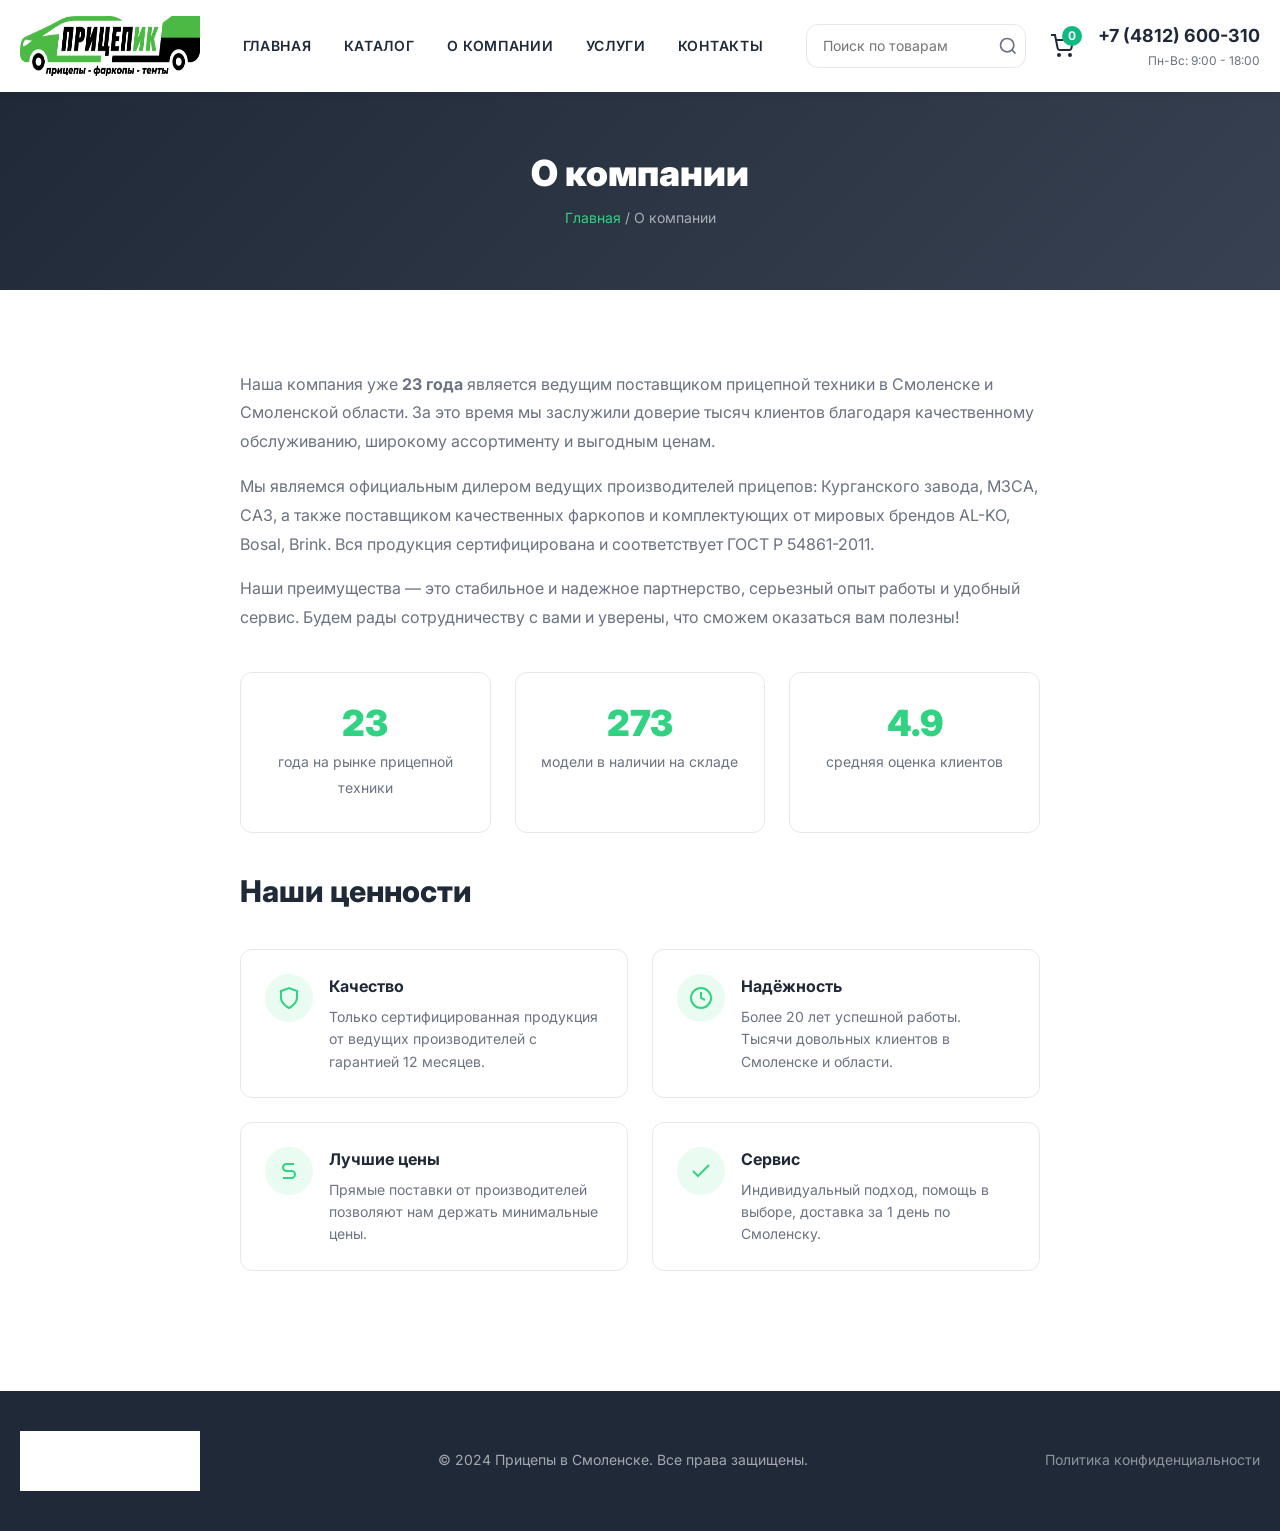
==== commit 14ee1728: "Добавлены back-to-top и scroll-анимации на все страницы" ====
--- a/about.html
+++ b/about.html
@@ -17,7 +17,7 @@
     <header class="header" data-header>
         <div class="container header__container">
             <a href="/" class="header__logo">
-                <img src="img/logo.svg" alt="Прицепы Смоленск" class="header__logo-img" width="220" height="88">
+                <img src="img/logo.png" alt="Прицепы Смоленск" class="header__logo-img" width="180" height="60">
             </a>
             <nav class="header__nav">
                 <ul class="header__menu">
@@ -71,7 +71,7 @@
     </header>
 
     <main>
-        <section class="page-header">
+        <section class="page-header" data-animate>
             <div class="container">
                 <h1 class="page-header__title">О компании</h1>
                 <p class="page-header__breadcrumb"><a href="/">Главная</a> / О компании</p>
@@ -80,12 +80,12 @@
 
         <section class="section-padding">
             <div class="container">
-                <div class="about-page__content">
+                <div class="about-page__content" data-animate>
                     <p class="about-page__text">Наша компания уже <strong>23 года</strong> является ведущим поставщиком прицепной техники в Смоленске и Смоленской области. За это время мы заслужили доверие тысяч клиентов благодаря качественному обслуживанию, широкому ассортименту и выгодным ценам.</p>
                     <p class="about-page__text">Мы являемся официальным дилером ведущих производителей прицепов: Курганского завода, МЗСА, САЗ, а также поставщиком качественных фаркопов и комплектующих от мировых брендов AL-KO, Bosal, Brink. Вся продукция сертифицирована и соответствует ГОСТ Р 54861-2011.</p>
                     <p class="about-page__text">Наши преимущества — это стабильное и надежное партнерство, серьезный опыт работы и удобный сервис. Будем рады сотрудничеству с вами и уверены, что сможем оказаться вам полезны!</p>
 
-                    <div class="about-page__stats">
+                    <div class="about-page__stats" data-animate-stagger>
                         <div class="about-page__stat">
                             <span class="about-page__stat-number">23</span>
                             <span class="about-page__stat-text">года на рынке прицепной техники</span>
@@ -100,8 +100,8 @@
                         </div>
                     </div>
 
-                    <h2 class="section-title section-title--left">Наши ценности</h2>
-                    <div class="about-page__features">
+                    <h2 class="section-title section-title--left" data-animate>Наши ценности</h2>
+                    <div class="about-page__features" data-animate-stagger>
                         <div class="about-page__feature">
                             <div class="about-page__feature-icon">
                                 <svg width="24" height="24" viewBox="0 0 24 24" fill="none" stroke="currentColor" stroke-width="2"><path d="M12 22s8-4 8-10V5l-8-3-8 3v7c0 6 8 10 8 10z"/></svg>
@@ -147,13 +147,19 @@
     <footer class="footer">
         <div class="container footer__container">
             <div class="footer__bar">
-                <img src="img/logo.svg" alt="Прицепы Смоленск" class="footer__logo" width="220" height="88">
+                <img src="img/logo.png" alt="Прицепы Смоленск" class="footer__logo" width="180" height="60">
                 <p class="footer__copyright">&copy; 2024 Прицепы в Смоленске. Все права защищены.</p>
                 <a href="privacy.html" class="footer__privacy">Политика конфиденциальности</a>
             </div>
         </div>
     </footer>
 
+    <button class="back-to-top" aria-label="Наверх" data-back-to-top>
+        <svg width="22" height="22" viewBox="0 0 24 24" fill="none" stroke="currentColor" stroke-width="2">
+            <path d="M18 15l-6-6-6 6"/>
+        </svg>
+    </button>
+
     <script src="js/main.js"></script>
 </body>
 </html>
